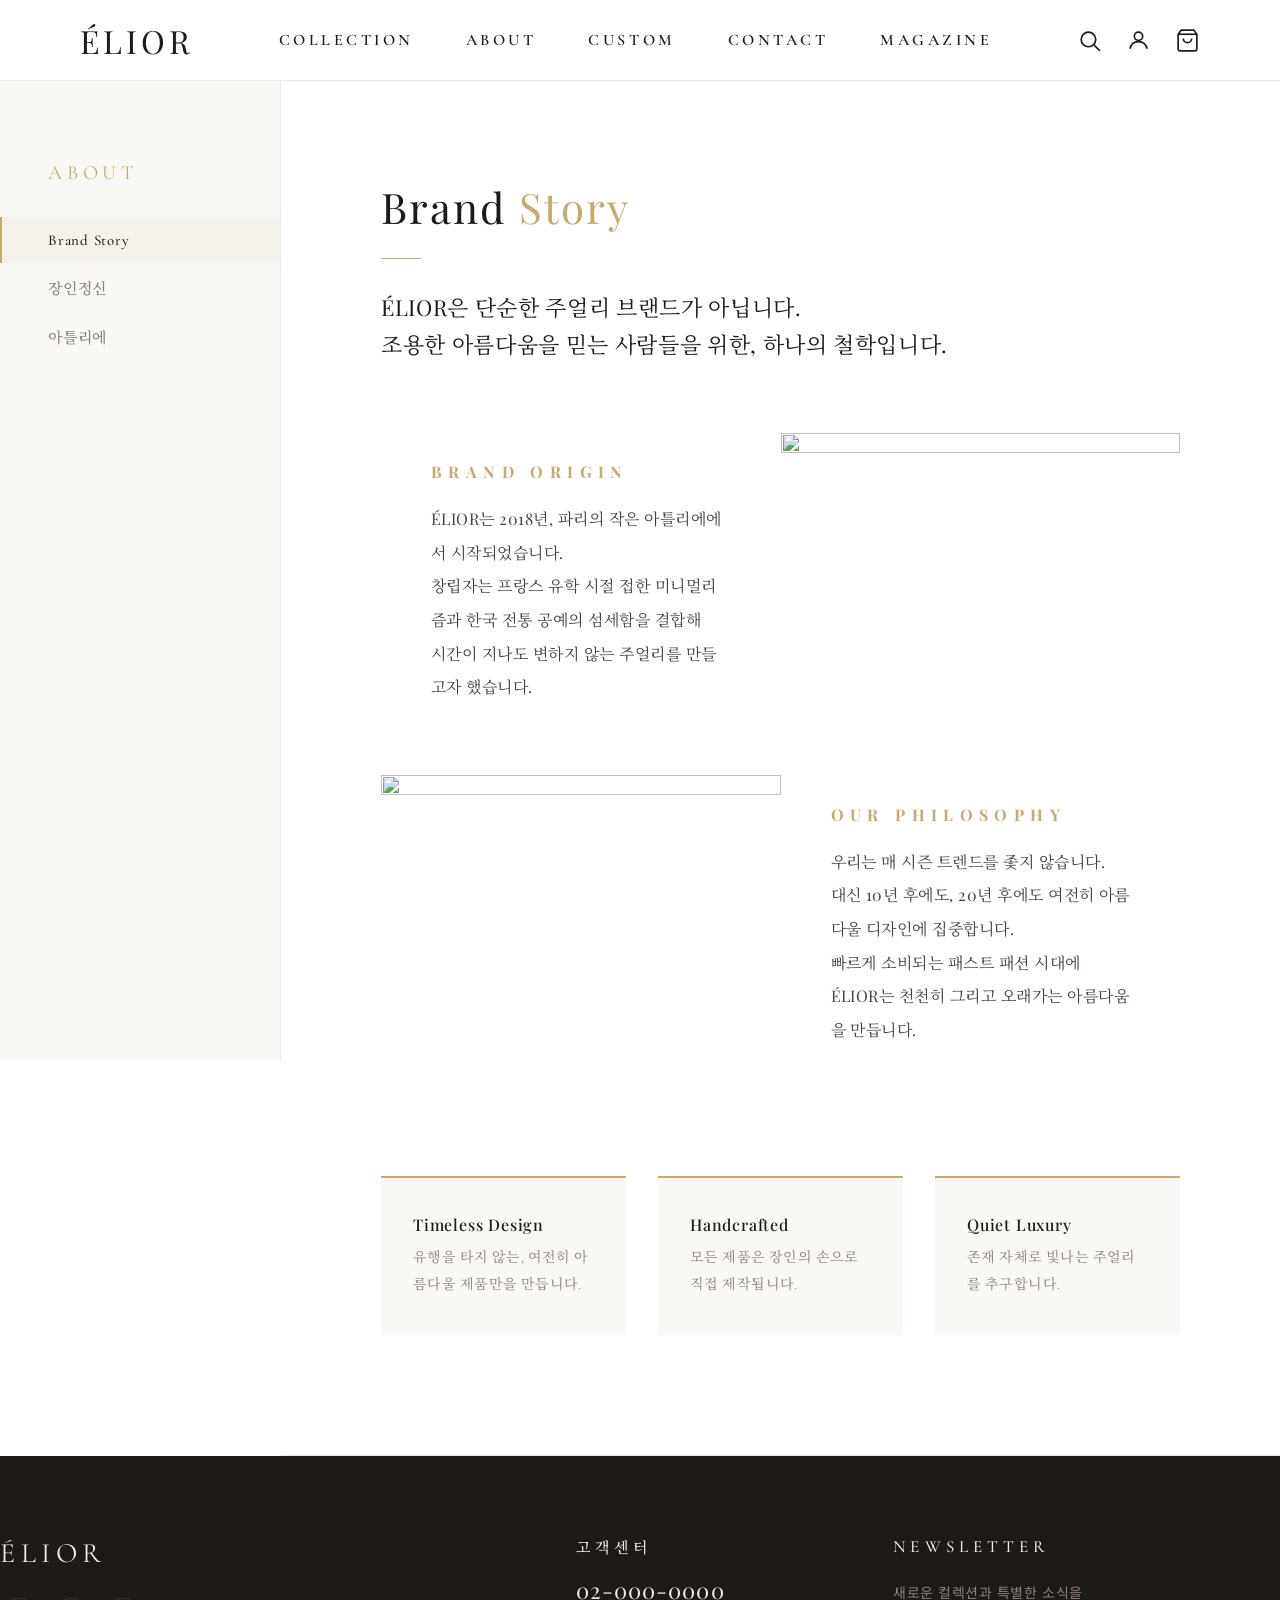
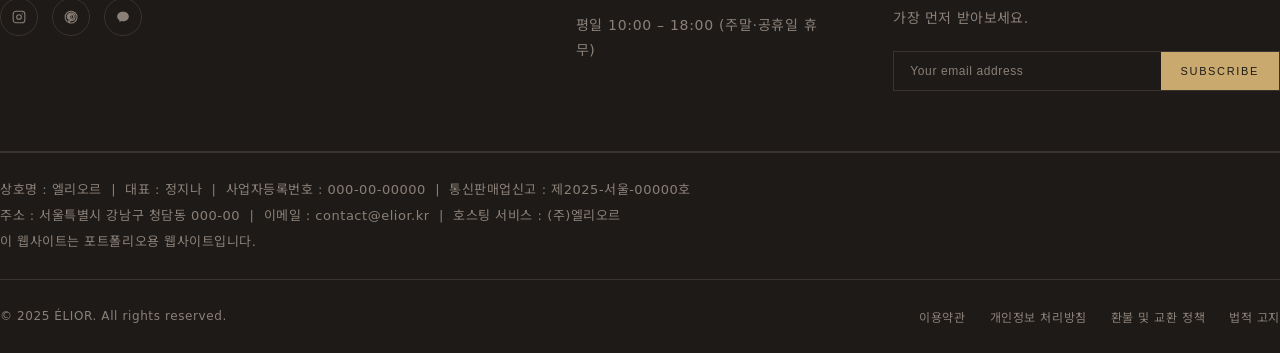
==== About.html @ 4fedeeb7 "Add files via upload" ====
<!DOCTYPE html>
<html lang="en">

<head>
    <meta charset="UTF-8">
    <meta name="viewport" content="width=device-width, initial-scale=1.0">
    <title>About</title>
    <link rel="stylesheet" href="css/all.min.css">
    <link rel="stylesheet" href="css/reset.css">
    <link rel="stylesheet" href="css/about.css">
</head>

<body>
    <div id="wrap">
        <header id="eliorHeader">
            <div class="inner_box">
                <h1 class="logo">
                    <a href="Main.html"><span>ÉLIOR</span></a>
                </h1>
                <ul class="gnb">
                    <li>
                        <a href="Collection.html">Collection</a>
                        <ul class="sub">
                            <li><a href="collection.html?cat=necklace">Necklace</a></li>
                            <li><a href="collection.html?cat=earring">Earring</a></li>
                            <li><a href="collection.html?cat=ring">Ring</a></li>
                            <li><a href="collection.html?cat=bracelet">Bracelet</a></li>
                            <li><a href="collection.html?cat=watch">Watch</a></li>
                            <li><a href="collection.html?cat=couple">Couple Sets</a></li>
                        </ul>
                    </li>
                    <li>
                        <a href="About.html">About</a>
                        <ul class="sub">
                            <li><a href="about.html?tab=brand">Brand Story</a></li>
                            <li><a href="about.html?tab=craft">장인정신</a></li>
                            <li><a href="about.html?tab=atelier">아틀리에</a></li>
                        </ul>
                    </li>
                    <li>
                        <a href="Custom.html">Custom</a>
                        <ul class="sub">
                            <li><a href="custom.html?tab=process">진행 방식</a></li>
                            <li><a href="custom.html?tab=request">커스텀 요청서</a></li>
                            <li><a href="custom.html?tab=option">커스텀 옵션</a></li>
                            <li><a href="custom.html?tab=size">사이즈 가이드</a></li>
                            <li><a href="custom.html?tab=case">커스텀 작업 사례</a></li>
                        </ul>
                    </li>
                    <li>
                        <a href="Contact.html">Contact</a>
                        <ul class="sub">
                            <li><a href="contact.html?tab=inquiry">상품 문의</a></li>
                            <li><a href="contact.html?tab=faq">자주 묻는 질문</a></li>
                            <li><a href="contact.html?tab=visit">방문 예약</a></li>
                        </ul>
                    </li>
                    <li>
                        <a href="Magazine.html">Magazine</a>
                    </li>
                </ul>
                <div class="util_nav">
                    <a href="#" aria-label="검색">
                        <svg width="16" height="16" viewBox="0 0 24 24" fill="none" stroke="currentColor"
                            stroke-width="1.6">
                            <circle cx="11" cy="11" r="7" />
                            <line x1="16.5" y1="16.5" x2="22" y2="22" />
                        </svg>
                    </a>
                    <a href="Mypage.html" aria-label="마이페이지">
                        <svg width="16" height="16" viewBox="0 0 24 24" fill="none" stroke="currentColor"
                            stroke-width="1.6">
                            <circle cx="12" cy="8" r="4" />
                            <path d="M4 20c0-4 3.6-7 8-7s8 3 8 7" />
                        </svg>
                    </a>
                    <a href="Cart.html" aria-label="장바구니">
                        <svg width="16" height="16" viewBox="0 0 24 24" fill="none" stroke="currentColor"
                            stroke-width="1.6">
                            <path d="M6 2L3 6v14a2 2 0 002 2h14a2 2 0 002-2V6l-3-4z" />
                            <line x1="3" y1="6" x2="21" y2="6" />
                            <path d="M16 10a4 4 0 01-8 0" />
                        </svg>
                    </a>
                </div>
            </div>
        </header>

        <div id="about_wrap">

            <!-- 사이드바 -->
            <aside id="about_sidebar">
                <span class="sidebar_label">About</span>
                <ul class="sidebar_nav">
                    <li>
                        <a href="#" class="active" data-tab="brand">
                            Brand Story
                        </a>
                    </li>
                    <li>
                        <a href="#" data-tab="craft">
                            장인정신
                        </a>
                    </li>
                    <li>
                        <a href="#" data-tab="atelier">
                            아틀리에
                        </a>
                    </li>
                </ul>
            </aside>

            <!-- 콘텐츠 -->
            <main id="about_content">

                <!-- Brand Story -->
                <section class="about_section active" id="tab_brand">
                    <div class="section_header">

                        <h2>Brand <em>Story</em></h2>
                        <div class="section_divider"></div>
                    </div>

                    <p class="brand_story_lead">
                        ÉLIOR은 단순한 주얼리 브랜드가 아닙니다.<br>
                        조용한 아름다움을 믿는 사람들을 위한, 하나의 철학입니다.
                    </p>

                    <div class="brand_story_body">
                        <div class="story_row">
                            <div class="story_text">
                                <h4 class="story_sub">Brand Origin</h4>
                                <p>ÉLIOR는 2018년, 파리의 작은 아틀리에에서 시작되었습니다. </p>
                                <p>창립자는 프랑스 유학 시절 접한 미니멀리즘과 한국 전통 공예의 섬세함을 결합해</p>
                                <p>시간이 지나도 변하지 않는 주얼리를 만들고자 했습니다.</p>
                            </div>
                            <div class="story_img">
                                <img src="img/브랜드1.jpg" alt="">
                            </div>
                        </div>
                        <div class="story_row reverse">
                            <div class="story_text">
                                <h4 class="story_sub">Our Philosophy</h4>
                                <p>우리는 매 시즌 트렌드를 좇지 않습니다. </p>
                                <p>대신 10년 후에도, 20년 후에도 여전히 아름다울 디자인에 집중합니다.</p>
                                <p>빠르게 소비되는 패스트 패션 시대에</p>
                                <p>ÉLIOR는 천천히 그리고 오래가는 아름다움을 만듭니다.</p>
                            </div>
                            <div class="story_img">
                                <img src="img/브랜드2.jpg" alt="">
                            </div>
                        </div>
                    </div>

                    <div class="brand_values">
                        <div class="value_item">
                            <h4>Timeless Design</h4>
                            <p>유행을 타지 않는, 여전히 아름다울 제품만을 만듭니다.</p>
                        </div>
                        <div class="value_item">
                            <h4>Handcrafted</h4>
                            <p>모든 제품은 장인의 손으로 직접 제작됩니다.</p>
                        </div>
                        <div class="value_item">
                            <h4>Quiet Luxury</h4>
                            <p>존재 자체로 빛나는 주얼리를 추구합니다.</p>
                        </div>
                    </div>
                </section>

                <!-- 장인정신 -->
                <section class="about_section" id="tab_craft">

                    <div class="craft_banner">
                        <div class="craft_banner_text">
                            <p class="craft_banner_sub">Our Promise</p>
                            <h3 class="craft_banner_title">장인들의 손끝에서 완성되는 아름다움</h3>
                            <p class="craft_banner_desc">프랑스·이탈리아의 현대적<br>
                                주얼리 기법을 접목해 각자의 분야에서 최고의 기술을 갈고닦아 왔습니다.<br><br>
                                금속 성형, 스톤 세팅, 마감 처리 — 각 공정마다<br>
                                전문 장인이 투입되며, 단 하나의 피스를 완성하기 위해<br>
                                여러 장인의 손길이 함께합니다.<br><br>
                                빠른 생산보다 완벽한 완성을 택하는 것,<br>
                                그것이 ÉLIOR 장인들이 지켜온 하나의 약속입니다.</p>
                        </div>
                        <div class="craft_banner_img">
                            <img src="img/장인4.jpg" alt="">
                        </div>
                    </div>

                    <div class="craft_visual">
                        <div class="craft_left">
                            <p class="craft_sub">ÉLIOR with Handcrafted</p>
                            <h3 class="craft_title">손끝에서<br>탄생하는<br>아름다움</h3>
                            <p class="craft_desc">
                                ÉLIOR의 모든 주얼리는 숙련된 장인의 손끝에서 탄생합니다.<br>
                                기계가 만들 수 없는 온기, 대량 생산이 담을 수 없는 정성.<br>
                                우리는 빠름 대신 바름을, 효율 대신 완성을 선택합니다.
                            </p>
                        </div>
                        <div class="craft_right">
                            <img src="img/장인1.jpg" alt="장인정신">
                        </div>
                    </div>

                    <div class="craft_visual3">
                        <div class="craft_v3_img">
                            <img src="img/장인3.jpg" alt="">
                        </div>
                        <div class="craft_v3_left">
                            <p class="craft_sub">Material & Source</p>
                            <h3 class="craft_title">엄선된 소재<br>검증된 <em>원산지</em></h3>
                            <p class="craft_desc">
                                ÉLIOR는 국내외 검증된 파트너사에서만<br>
                                소재를 공급받습니다. 14K · 18K 골드,<br>
                                스털링 실버, 천연 원석 — 모든 소재는<br>
                                원산지 인증서와 함께 엄격히 관리됩니다.
                            </p>
                        </div>
                    </div>

                    <div class="craft_visual2">
                        <div class="craft_v2_left">
                            <p class="craft_sub">Handcrafted</p>
                            <h3 class="craft_title">열두 번의 손길<br>단 하나의 <em>완성</em></h3>
                            <p class="craft_desc">
                                하나의 주얼리가 완성되기까지<br>
                                최소 열두 번의 손길을 거칩니다.<br>
                                그 과정에서 어떤 타협도 하지 않습니다.
                            </p>
                        </div>
                        <div class="craft_v2_img">
                            <img src="img/장인2.jpg" alt="">
                        </div>
                    </div>
                </section>

                <!-- 아틀리에 -->
                <section class="about_section" id="tab_atelier">
                    <div class="section_header">
                        <h2>Our <em>Atelier</em></h2>
                        <div class="section_divider"></div>
                    </div>

                    <div class="atelier_hero">
                        <img src="img/매장사진6.jpg" alt="">
                        <div class="atelier_hero_text">
                            <p>Seoul, Cheongdam — Since 2018</p>
                        </div>
                    </div>

                    <div class="atelier_grid">
                        <div class="atelier_grid_item">

                        </div>
                        <div class="atelier_grid_item">
                            <img src="img/매장사진3.jpg" alt="">
                        </div>
                        <div class="atelier_grid_item">
                            <img src="img/매장사진4.jpg" alt="">
                        </div>
                        <div class="atelier_grid_item">
                            <img src="img/매장사진5.jpg" alt="">
                        </div>
                    </div>
                </section>

            </main>
        </div>

        <!-- 푸터 -->
        <footer id="footer">
            <div class="inner_box">
                <div class="footer_top">

                    <!-- Brand -->
                    <div class="footer_brand">
                        <a href="Main.html" class="footer_logo">ÉLIOR</a>
                        <div class="footer_sns">
                            <a href="#" class="sns_btn" aria-label="Instagram">
                                <svg width="14" height="14" viewBox="0 0 24 24" fill="none" stroke="currentColor"
                                    stroke-width="1.8">
                                    <rect x="2" y="2" width="20" height="20" rx="5" ry="5" />
                                    <circle cx="12" cy="12" r="4" />
                                    <circle cx="17.5" cy="6.5" r="1" fill="currentColor" stroke="none" />
                                </svg>
                            </a>
                            <a href="#" class="sns_btn" aria-label="Pinterest">
                                <svg width="14" height="14" viewBox="0 0 24 24" fill="none" stroke="currentColor"
                                    stroke-width="1.8">
                                    <path
                                        d="M12 2C6.48 2 2 6.48 2 12c0 4.24 2.65 7.86 6.39 9.29-.09-.78-.17-1.99.04-2.85.18-.76 1.22-5.18 1.22-5.18s-.31-.63-.31-1.56c0-1.46.85-2.55 1.9-2.55.9 0 1.33.67 1.33 1.48 0 .9-.58 2.26-.87 3.52-.25 1.05.52 1.9 1.55 1.9 1.86 0 3.11-2.39 3.11-5.22 0-2.15-1.46-3.75-4.1-3.75-2.99 0-4.84 2.24-4.84 4.74 0 .86.25 1.47.65 1.94.18.21.2.3.14.54-.05.17-.15.59-.2.76-.07.25-.28.34-.5.25-1.39-.57-2.04-2.1-2.04-3.82 0-2.84 2.4-6.24 7.17-6.24 3.83 0 6.35 2.77 6.35 5.75 0 3.93-2.17 6.87-5.39 6.87-1.08 0-2.09-.58-2.44-1.24l-.66 2.52c-.24.92-.88 2.07-1.31 2.77.99.3 2.03.46 3.12.46 5.52 0 10-4.48 10-10S17.52 2 12 2z" />
                                </svg>
                            </a>
                            <a href="#" class="sns_btn" aria-label="KakaoTalk">
                                <svg width="14" height="14" viewBox="0 0 24 24" fill="currentColor" stroke="none">
                                    <path
                                        d="M12 3C6.48 3 2 6.58 2 11c0 2.84 1.74 5.33 4.37 6.81L5.5 21l3.78-2.14C10.22 19.27 11.1 19.4 12 19.4c5.52 0 10-3.58 10-8.4S17.52 3 12 3z" />
                                </svg>
                            </a>
                        </div>
                    </div>

                    <!-- 사업자 정보 -->
                    <div class="footer_info">
                        <h4>고객센터</h4>
                        <p class="footer_tel">02-000-0000</p>
                        <p class="footer_hours">평일 10:00 – 18:00 (주말·공휴일 휴무)</p>
                    </div>

                    <!-- Newsletter -->
                    <div class="footer_newsletter">
                        <h4>Newsletter</h4>
                        <p>새로운 컬렉션과 특별한 소식을<br>가장 먼저 받아보세요.</p>
                        <div class="newsletter_form">
                            <input type="email" placeholder="Your email address">
                            <button type="button">Subscribe</button>
                        </div>
                    </div>

                </div>

                <!-- 사업자 등록 정보 -->
                <div class="footer_biz">
                    <p>상호명 : 엘리오르 &nbsp;|&nbsp; 대표 : 정지나 &nbsp;|&nbsp; 사업자등록번호 : 000-00-00000 &nbsp;|&nbsp; 통신판매업신고 :
                        제2025-서울-00000호</p>
                    <p>주소 : 서울특별시 강남구 청담동 000-00 &nbsp;|&nbsp; 이메일 : contact@elior.kr &nbsp;|&nbsp; 호스팅 서비스 : (주)엘리오르
                    </p>
                    <p>이 웹사이트는 포트폴리오용 웹사이트입니다.</p>
                </div>

                <div class="footer_bottom">
                    <p class="copyright">© 2025 ÉLIOR. All rights reserved.</p>
                    <div class="footer_policy">
                        <a href="#">이용약관</a>
                        <a href="#">개인정보 처리방침</a>
                        <a href="#">환불 및 교환 정책</a>
                        <a href="#">법적 고지</a>
                    </div>
                </div>
            </div>
        </footer>
    </div>
    <script>
        // 사이드바 탭 전환
        const sideLinks = document.querySelectorAll('.sidebar_nav a');
        const sections = document.querySelectorAll('.about_section');

        function activateTab(tabId) {
            sideLinks.forEach(link => {
                link.classList.toggle('active', link.dataset.tab === tabId);
            });
            sections.forEach(sec => {
                sec.classList.toggle('active', sec.id === 'tab_' + tabId);
            });
        }

        sideLinks.forEach(link => {
            link.addEventListener('click', e => {
                e.preventDefault();
                activateTab(link.dataset.tab);
                window.scrollTo({ top: document.getElementById('about_wrap').offsetTop - 80, behavior: 'smooth' });
            });
        });

        //헤더 서브메뉴에서 올 때
        const params = new URLSearchParams(window.location.search);
        const tabParam = params.get('tab');
        if (tabParam) activateTab(tabParam);
    </script>
</body>

</html>
---- css/about.css ----
@charset "utf-8";

.inner_box {
    max-width: 1440px;
    margin: 0 auto;
    box-sizing: border-box;

}

/* header */
header {
    width: 100%;
    background: #fff;
    border-bottom: 1px solid #ede9e3;
    transition: background 0.4s ease, box-shadow 0.4s ease;
    position: relative;
    z-index: 100;
}

header .inner_box {
    max-width: 1440px;
    margin: 0 auto;
    padding: 0 80px;
    height: 80px;
    display: flex;
    align-items: center;
    justify-content: space-between;
    gap: 48px;
}

/* logo */
header .logo a {
    font-family: 'Playfair Display', 'Noto Serif KR', serif;
    font-size: 32px;
    font-weight: 400;
    letter-spacing: 4px;
    color: #1e1a17;
}

/* ── GNB ── */
header .gnb {
    display: flex;
    align-items: center;
    list-style: none;
    flex: 1;
    justify-content: center;
}

header .gnb>li {
    position: relative;
}

header .gnb .sub li a {
    font-weight: 500;
}

header .gnb>li>a {
    display: block;
    padding: 0 26px;
    height: 80px;
    line-height: 80px;
    font-family: 'Cormorant Garamond', 'Noto Serif KR', serif;
    font-size: 16px;
    font-weight: 600;
    letter-spacing: 0.22em;
    text-transform: uppercase;
    color: #1e1a17;
    position: relative;
    transition: color 0.25s;
    white-space: nowrap;
}

header .gnb>li>a::after {
    content: '';
    position: absolute;
    bottom: 20px;
    left: 26px;
    right: 26px;
    height: 1px;
    background: #c9a96e;
    transform: scaleX(0);
    transform-origin: left;
    transition: transform 0.3s ease;
}

header .gnb>li:hover>a {
    color: #c9a96e;
}

header .gnb>li:hover>a::after {
    transform: scaleX(1);
}

/* sub menu */
header .gnb .sub {
    position: absolute;
    top: 80px;
    left: 50%;
    transform: translateX(-50%) translateY(-6px);
    background: #fff;
    border: 1px solid #ede9e3;
    border-top: 2px solid #c9a96e;
    min-width: 180px;
    list-style: none;
    padding: 12px 0;
    opacity: 0;
    visibility: hidden;
    transition: opacity 0.25s ease, transform 0.25s ease;
    z-index: 200;
}

header .gnb>li:hover .sub {
    opacity: 1;
    visibility: visible;
    transform: translateX(-50%) translateY(0);
}

header .gnb .sub li a {
    display: block;
    padding: 10px 24px;
    font-family: 'Cormorant Garamond', 'Noto Serif KR', serif;
    font-size: 15px;
    font-weight: 600;
    letter-spacing: 0.08em;
    color: #1e1a17;
    text-decoration: none;
    transition: color 0.2s, padding-left 0.2s;
}

header .gnb .sub li a:hover {
    color: #c9a96e;
    padding-left: 30px;
}

/* util nav */
header .util_nav {
    display: flex;
    align-items: center;
    gap: 24px;
    flex-shrink: 0;
}

header .util_nav a {
    display: flex;
    align-items: center;
    color: #1e1a17;
    transition: color 0.25s;
    text-decoration: none;
}

header .util_nav a:hover {
    color: #c9a96e;
}

header .util_nav a svg {
    width: 25px;
    height: 25px;
}


/* ── 페이지 레이아웃 ── */
#about_wrap {
    display: flex;
    min-height: 100vh;
    background: #fff;
}

/* ── 사이드바 ── */
#about_sidebar {
    width: 280px;
    flex-shrink: 0;
    background: #FAF8F5;
    border-right: 1px solid #ede9e3;
    padding: 80px 0 80px;
    position: sticky;
    top: 80px;
    height: calc(100vh - 80px);
    overflow-y: auto;
}

.sidebar_label {
    font-family: 'Cormorant Garamond', serif;
    font-size: 20px;
    letter-spacing: 0.24em;
    text-transform: uppercase;
    color: #c9a96e;
    padding: 0 48px;
    margin-bottom: 32px;
    display: block;
}

.sidebar_nav {
    list-style: none;
    padding: 0;
    margin: 0;
}

.sidebar_nav li a {
    display: flex;
    align-items: center;
    gap: 12px;
    padding: 14px 48px;
    font-family: 'Cormorant Garamond', 'Noto Serif KR', serif;
    font-size: 15px;
    font-weight: 500;
    letter-spacing: 0.05em;
    color: #8a8078;
    text-decoration: none;
    position: relative;
    transition: color 0.25s, background 0.25s;
}

.sidebar_nav li a::before {
    content: '';
    position: absolute;
    left: 0;
    top: 0;
    bottom: 0;
    width: 2px;
    background: #c9a96e;
    transform: scaleY(0);
    transition: transform 0.25s ease;
}

.sidebar_nav li a:hover {
    color: #1e1a17;
    background: rgba(201, 169, 110, 0.06);
}

.sidebar_nav li a.active {
    color: #1e1a17;
    background: rgba(201, 169, 110, 0.08);
}

.sidebar_nav li a.active::before {
    transform: scaleY(1);
}

.sidebar_nav li a .nav_num {
    font-family: 'Cormorant Garamond', serif;
    font-size: 11px;
    color: #c9a96e;
    letter-spacing: 0.1em;
    flex-shrink: 0;
}

/* ── 콘텐츠 영역 ── */
#about_content {
    flex: 1;
    min-width: 0;
}

/* ── 각 섹션 ── */
.about_section {
    padding: 100px 100px 120px;
    border-bottom: 1px solid #ede9e3;
    display: none;
}

.about_section.active {
    display: block;
}

/* 섹션 헤더 */
.section_header {
    margin-bottom: 30px;
}

.section_header h2 {
    font-family: 'Playfair Display', 'Noto Serif KR', serif;
    font-size: 42px;
    font-weight: 400;
    color: #1e1a17;
    letter-spacing: 0.05em;
    line-height: 1.25;
    margin-bottom: 24px;
}

.section_header h2 em {
    font-weight: 300;
    color: #c9a96e;
}

.section_divider {
    width: 40px;
    height: 1px;
    background: #c9a96e;
}

/* ── Brand Story ── */
.brand_story_lead {
    font-family: 'Playfair Display', 'Noto Serif KR', serif;
    font-size: 22px;
    font-weight: 400;
    color: #1e1a17;
    line-height: 1.7;
    letter-spacing: 0.03em;
    margin-bottom: 48px;
}

.brand_story_body {
    display: flex;
    flex-direction: column;
    margin-bottom: 80px;
}

.story_row {
    display: grid;
    grid-template-columns: 1fr 1fr;
    align-items: center;
}

.story_row.reverse {
    direction: rtl;
}

.story_row.reverse>* {
    direction: ltr;
}

.story_img {
    overflow: hidden;
}

.story_img img {
    width: 100%;
    aspect-ratio: 4 / 3;
    object-fit: cover;
    display: block;
}

.story_sub {
    font-family: 'Playfair Display', 'Noto Serif KR', serif;
    font-size: 16px;
    letter-spacing: 0.4em;
    text-transform: uppercase;
    color: #c9a96e;
    margin-bottom: 20px;
}

.story_text {
    padding: 50px;
}

.story_text p {
    font-family: 'Playfair Display', 'Noto Serif KR', serif;
    font-size: 16px;
    font-weight: 400;
    line-height: 2.1;
    color: #4a4238;
    letter-spacing: 0.03em;
}

.brand_values {
    display: grid;
    grid-template-columns: repeat(3, 1fr);
    gap: 32px;
    margin-top: 60px;
}

.value_item {
    padding: 36px 32px;
    background: #FAF8F5;
    border-top: 2px solid #c9a96e;
}

.value_item .value_num {
    font-family: 'Cormorant Garamond', serif;
    font-size: 32px;
    font-weight: 300;
    color: #e0d0bc;
    display: block;
    margin-bottom: 12px;
    line-height: 1;
}

.value_item h4 {
    font-family: 'Playfair Display', 'Noto Serif KR', serif;
    font-size: 16px;
    font-weight: 500;
    color: #1e1a17;
    letter-spacing: 0.05em;
    margin-bottom: 10px;
}

.value_item p {
    font-family: 'Cormorant Garamond', 'Noto Serif KR', serif;
    font-size: 14px;
    color: #8a8078;
    line-height: 1.9;
    letter-spacing: 0.03em;
}

/* ── Craftsmanship ── */
#tab_craft {
    padding-top: 0;
}

.craft_intro {
    font-family: 'Cormorant Garamond', 'Noto Serif KR', serif;
    font-size: 17px;
    font-weight: 400;
    color: #4a4238;
    line-height: 2.1;
    letter-spacing: 0.04em;
    max-width: 720px;
    margin-bottom: 72px;
}

.craft_banner {
    display: grid;
    grid-template-columns: 1fr 1fr;
    margin: 0 -100px 90px;
    width: calc(100% + 200px);
    overflow: hidden;
    min-height: 480px;
}

.craft_banner_text {
    background: #FAF8F5;
    padding: 80px 80px;
    display: flex;
    flex-direction: column;
    justify-content: center;
    border-top: 2px solid #c9a96e;
}

.craft_banner_sub {
    font-family: 'Playfair Display', 'Noto Serif KR', serif;
    font-size: 16px;
    letter-spacing: 0.4em;
    text-transform: uppercase;
    color: #c9a96e;
    margin-bottom: 20px;
}

.craft_banner_title {
    font-family: 'Playfair Display', 'Noto Serif KR', serif;
    font-size: 32px;
    font-weight: 400;
    color: #1e1a17;
    line-height: 1.55;
    letter-spacing: 0.04em;
    margin-bottom: 24px;
}

.craft_banner_desc {
    font-family: 'Cormorant Garamond', 'Noto Serif KR', serif;
    font-size: 15px;
    font-weight: 300;
    color: #8a8078;
    line-height: 2;
    letter-spacing: 0.04em;
}

.craft_banner_img {
    overflow: hidden;
}

.craft_banner_img img {
    width: 100%;
    height: 100%;
    object-fit: cover;
    display: block;
}

.craft_visual {
    display: flex;
    height: 620px;
    margin: 0 -100px;
}

.craft_left {
    width: 45%;
    flex-shrink: 0;
    background: #080300;
    padding: 80px 72px;
    display: flex;
    flex-direction: column;
    justify-content: center;
    position: relative;
    z-index: 1;
}

.craft_left::after {
    content: '';
    position: absolute;
    top: 0;
    right: -120px;
    width: 120px;
    height: 100%;
    background: linear-gradient(to right, #080300 0%, transparent 100%);
    z-index: 2;
    pointer-events: none;
}

.craft_right {
    flex: 1;
    position: relative;
    overflow: hidden;
}

.craft_right img {
    width: 100%;
    height: 100%;
    object-fit: cover;
    display: block;
}

.craft_right::before {
    content: '';
    position: absolute;
    top: 0;
    left: 0;
    width: 160px;
    height: 100%;
    background: linear-gradient(to right, #080300 0%, transparent 100%);
    z-index: 1;
    pointer-events: none;
}

.craft_sub {
    font-family: 'Cormorant Garamond', serif;
    font-size: 14px;
    letter-spacing: 0.30em;
    text-transform: uppercase;
    color: #c9a96e;
    margin-bottom: 24px;
}

.craft_title {
    font-family: 'Playfair Display', 'Noto Serif KR', serif;
    font-size: 42px;
    font-weight: 400;
    color: #f0ebe4;
    line-height: 1.3;
    letter-spacing: 0.05em;
    margin-bottom: 36px;
}

.craft_desc {
    font-family: 'Playfair Display', 'Noto Serif KR', serif;
    font-size: 15px;
    font-weight: 500;
    color: #8a8078;
    line-height: 2.1;
    letter-spacing: 0.04em;
    margin-bottom: 20px;
}

.craft_desc:last-child {
    margin-bottom: 0;
}

.section_divider {
    background: #c9a96e;
}

.craft_visual2 {
    display: flex;
    height: 620px;
    margin: 0 -100px;
    width: calc(100% + 200px);
    overflow: hidden;
}

.craft_v2_left {
    width: 45%;
    flex-shrink: 0;
    background: #080300;
    padding: 80px 72px;
    display: flex;
    flex-direction: column;
    justify-content: center;
    position: relative;
    z-index: 1;
}

.craft_v2_left::after {
    content: '';
    position: absolute;
    top: 0;
    right: -120px;
    width: 120px;
    height: 100%;
    background: linear-gradient(to right, #080300, transparent);
    z-index: 2;
    pointer-events: none;
}

.craft_v2_img {
    flex: 1;
    position: relative;
    overflow: hidden;
}

.craft_v2_img img {
    width: 100%;
    height: 100%;
    object-fit: cover;
    display: block;
}

.craft_v2_img::before {
    content: '';
    position: absolute;
    inset: 0;
    left: 0;
    width: 160px;
    height: 100%;
    background: linear-gradient(to right, #080300, transparent);
    z-index: 1;
    pointer-events: none;
}

/* ── craft_visual3 ── */
.craft_visual3 {
    display: flex;
    height: 620px;
    margin: 0 -100px;
    width: calc(100% + 200px);
    overflow: hidden;
}

.craft_v3_img {
    flex: 1.3;
    position: relative;
    overflow: hidden;
}

.craft_v3_img img {
    width: 100%;
    height: 100%;
    object-fit: cover;
    display: block;
}

.craft_v3_img::after {
    content: '';
    position: absolute;
    top: 0;
    right: 0;
    width: 160px;
    height: 100%;
    background: linear-gradient(to right, transparent, #7a5b3b);
    z-index: 1;
    pointer-events: none;
}

.craft_v3_left {
    width: 40%;
    flex-shrink: 0;
    background: #7a5b3b;
    padding: 80px 72px;
    display: flex;
    flex-direction: column;
    justify-content: center;
    position: relative;
    z-index: 1;
    text-align: right;
}

.craft_v3_left .craft_desc {
    color: #1e1a17;
}

.craft_v3_left::before {
    content: '';
    position: absolute;
    top: 0;
    left: -120px;
    width: 120px;
    height: 100%;
    background: linear-gradient(to right, transparent, #7a5b3b);
    z-index: 2;
    pointer-events: none;
}

/* ── Atelier ── */
.atelier_hero {
    width: 100%;
    background: #e8ddd4;
    overflow: hidden;
    margin-bottom: 72px;
    position: relative;
}

.atelier_hero::after {
    content: '';
    position: absolute;
    inset: 0;
    background: linear-gradient(to top,
            rgba(20, 15, 10, 0.65) 0%,
            rgba(20, 15, 10, 0.1) 50%,
            transparent 100%);
}

.atelier_hero img {
    width: 100%;
    height: 100%;
    object-fit: cover;
}

.atelier_hero_text {
    position: absolute;
    bottom: 40px;
    left: 48px;
    z-index: 1;
}

.atelier_hero_text p {
    font-family: 'Cormorant Garamond', serif;
    font-size: 13px;
    letter-spacing: 0.3em;
    text-transform: uppercase;
    color: #fff;
}

.atelier_grid {
    display: grid;
    grid-template-columns: repeat(3, 1fr);
    gap: 16px;
}

.atelier_grid_item {
    aspect-ratio: 4 / 3;
    background: #e8ddd4;
    overflow: hidden;
}

.atelier_grid_item:first-child {
    grid-row: 4 / 3;
    aspect-ratio: unset;
}

.atelier_grid_item img {
    width: 100%;
    height: 100%;
    object-fit: cover;
    transition: transform 0.6s ease;
}

.atelier_grid_item:hover img {
    transform: scale(1.04);
}

/* 플레이스홀더 */
.ph {
    width: 100%;
    height: 100%;
}

/* ── 푸터 ── */
#footer {
    background-color: #1e1a17;
    color: #c8bfb5;
    padding: 80px 0 0;
}

.footer_brand .footer_logo {
    font-family: 'Cormorant Garamond', 'Georgia', serif;
    font-size: 28px;
    font-weight: 400;
    color: #f0ebe4;
    letter-spacing: 0.2em;
    text-decoration: none;
    display: block;
    margin-bottom: 20px;
}

.footer_sns {
    display: flex;
    gap: 14px;
    margin-top: 28px;
}

.sns_btn {
    width: 36px;
    height: 36px;
    border: 1px solid #3a3330;
    border-radius: 50%;
    display: flex;
    align-items: center;
    justify-content: center;
    color: #8a8078;
    font-size: 14px;
    text-decoration: none;
    transition: border-color 0.3s, color 0.3s, background 0.3s;
}

.sns_btn:hover {
    border-color: #c9a96e;
    color: #c9a96e;
    background: rgba(201, 169, 110, 0.1);
}

.footer_newsletter h4 {
    font-family: 'Cormorant Garamond', 'Georgia', serif;
    font-size: 17px;
    font-weight: 500;
    letter-spacing: 0.30em;
    text-transform: uppercase;
    color: #f0ebe4;
    margin-bottom: 24px;
}

.footer_newsletter p {
    font-size: 14px;
    color: #8a8078;
    line-height: 1.8;
    margin-bottom: 20px;
    letter-spacing: 0.03em;
}

.newsletter_form {
    display: flex;
    border: 1px solid #3a3330;
    overflow: hidden;
    transition: border-color 0.3s;
}

.newsletter_form:focus-within {
    border-color: #c9a96e;
}

.newsletter_form input {
    flex: 1;
    background: transparent;
    border: none;
    outline: none;
    padding: 12px 16px;
    font-size: 12px;
    color: #c8bfb5;
    letter-spacing: 0.05em;
}

.newsletter_form input::placeholder {
    color: #8a8078;
}

.newsletter_form button {
    background: #c9a96e;
    border: none;
    padding: 12px 20px;
    color: #1e1a17;
    font-size: 11px;
    letter-spacing: 0.15em;
    text-transform: uppercase;
    cursor: pointer;
    transition: background 0.3s;
    white-space: nowrap;
}

.newsletter_form button:hover {
    background: #c9a96e;
}

.footer_bottom {
    display: flex;
    align-items: center;
    justify-content: space-between;
    padding: 28px 0;
}

.footer_bottom .copyright {
    font-size: 12px;
    color: #8a8078;
    letter-spacing: 0.05em;
}

.footer_bottom .footer_policy {
    display: flex;
    gap: 24px;
}

.footer_bottom .footer_policy a {
    font-size: 12px;
    color: #8a8078;
    text-decoration: none;
    letter-spacing: 0.05em;
    transition: color 0.3s;
}

.footer_bottom .footer_policy a:hover {
    color: #c9a96e;
}

.footer_top {
    display: grid;
    grid-template-columns: 2fr 1fr 1.5fr;
    gap: 60px;
    padding-bottom: 60px;
    border-bottom: 1px solid #3a3330;
}

/* 고객센터 */
.footer_info h4 {
    font-family: 'Cormorant Garamond', 'Noto Serif KR', serif;
    font-size: 15px;
    font-weight: 500;
    letter-spacing: 0.35em;
    text-transform: uppercase;
    color: #f0ebe4;
    margin-bottom: 18px;
}

.footer_tel {
    font-family: 'Playfair Display', serif;
    font-size: 22px;
    font-weight: 400;
    color: #f0ebe4;
    letter-spacing: 0.05em;
    margin-bottom: 8px;
}

.footer_hours {
    font-size: 14px;
    color: #8a8078;
    letter-spacing: 0.05em;
    margin-bottom: 20px;
    line-height: 1.8;
}

.footer_kakao:hover {
    opacity: 0.7;
}

/* 사업자 정보 */
.footer_biz {
    padding: 24px 0;
    border-top: 1px solid #3a3330;
    border-bottom: 1px solid #3a3330;
    margin-bottom: 0;
}

.footer_biz p {
    font-size: 13px;
    color: #8a8078;
    letter-spacing: 0.04em;
    line-height: 2;
}


.mag_card.featured {
    grid-column: 1 / 3;
}

/* 필터링 후 display none 처리 */
.mag_card[style*="display: none"] {
    grid-column: unset;
}
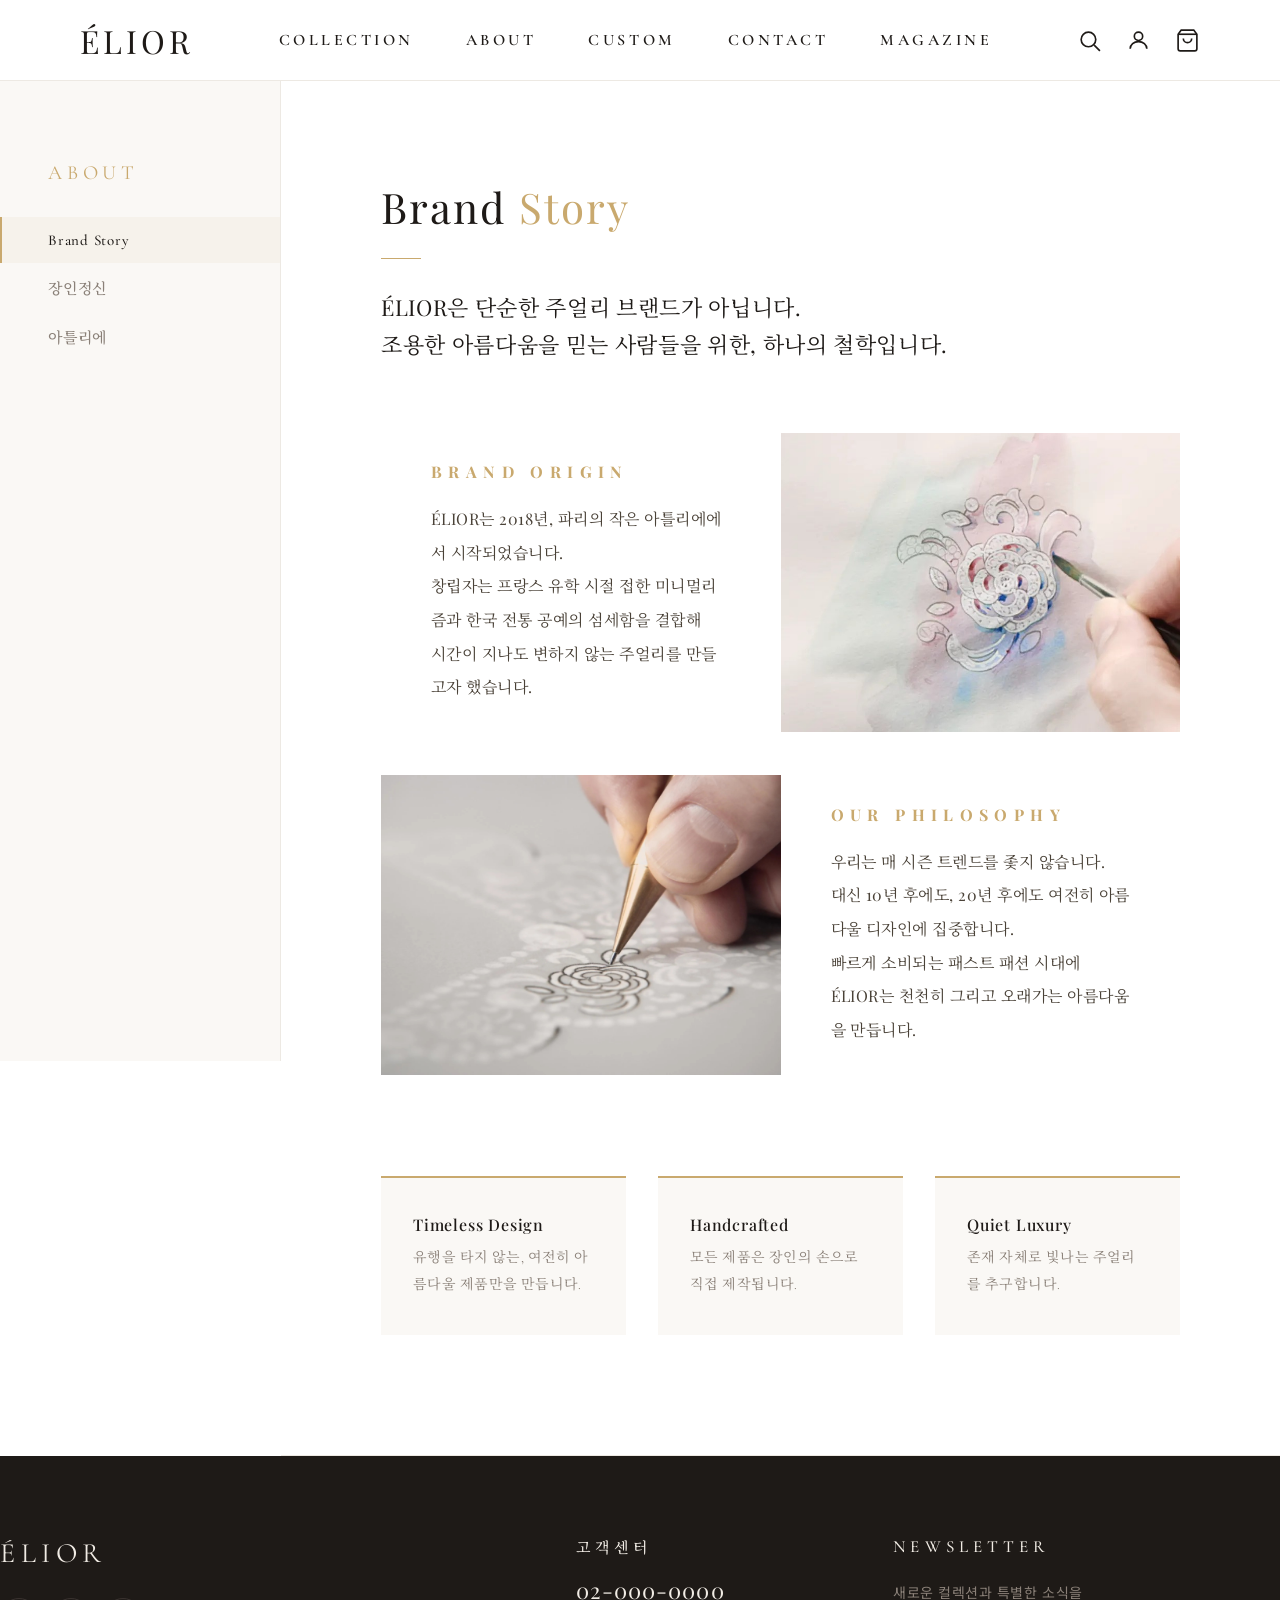
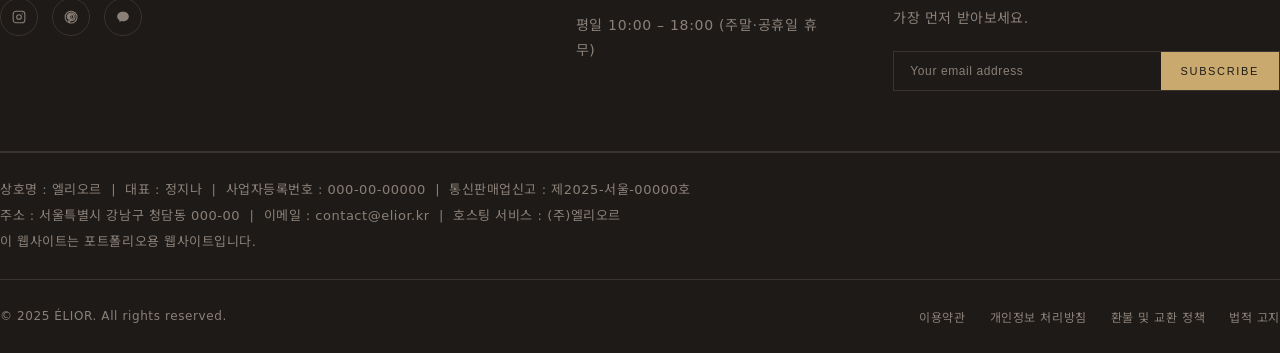
==== commit 1b8e88ba: "Add files via upload" ====
--- a/About.html
+++ b/About.html
@@ -14,8 +14,13 @@
     <div id="wrap">
         <header id="eliorHeader">
             <div class="inner_box">
+                <button class="hamburger" id="hamburger" aria-label="메뉴">
+                    <span></span>
+                    <span></span>
+                    <span></span>
+                </button>
                 <h1 class="logo">
-                    <a href="Main.html"><span>ÉLIOR</span></a>
+                    <a href="index.html"><span>ÉLIOR</span></a>
                 </h1>
                 <ul class="gnb">
                     <li>
@@ -59,6 +64,7 @@
                         <a href="Magazine.html">Magazine</a>
                     </li>
                 </ul>
+                
                 <div class="util_nav">
                     <a href="#" aria-label="검색">
                         <svg width="16" height="16" viewBox="0 0 24 24" fill="none" stroke="currentColor"
@@ -275,7 +281,7 @@
 
                     <!-- Brand -->
                     <div class="footer_brand">
-                        <a href="Main.html" class="footer_logo">ÉLIOR</a>
+                        <a href="index.html" class="footer_logo">ÉLIOR</a>
                         <div class="footer_sns">
                             <a href="#" class="sns_btn" aria-label="Instagram">
                                 <svg width="14" height="14" viewBox="0 0 24 24" fill="none" stroke="currentColor"
@@ -367,6 +373,31 @@
         const params = new URLSearchParams(window.location.search);
         const tabParam = params.get('tab');
         if (tabParam) activateTab(tabParam);
+
+        // 햄버거 메뉴
+        const hamburger = document.getElementById('hamburger');
+        const gnb = document.querySelector('.gnb');
+
+        if (hamburger && gnb) {
+            hamburger.addEventListener('click', () => {
+                hamburger.classList.toggle('open');
+                gnb.classList.toggle('open');
+                document.body.style.overflow = gnb.classList.contains('open') ? 'hidden' : '';
+            });
+
+            // 서브메뉴 토글
+            gnb.querySelectorAll('li > a').forEach(link => {
+                link.addEventListener('click', (e) => {
+                    if (window.innerWidth <= 430) {
+                        const sub = link.nextElementSibling;
+                        if (sub && sub.classList.contains('sub')) {
+                            e.preventDefault();
+                            link.parentElement.classList.toggle('sub_open');
+                        }
+                    }
+                });
+            });
+        }
     </script>
 </body>
 
--- a/css/about.css
+++ b/css/about.css
@@ -38,6 +38,15 @@
 }
 
 /* ── GNB ── */
+
+.hamburger {
+    display: none;
+}
+
+.gnb_close {
+    display: none;
+}
+
 header .gnb {
     display: flex;
     align-items: center;
@@ -945,7 +954,632 @@
     grid-column: 1 / 3;
 }
 
-/* 필터링 후 display none 처리 */
 .mag_card[style*="display: none"] {
     grid-column: unset;
+}
+
+
+
+
+
+
+
+
+
+
+
+/* ── 태블릿 (1024px 이하) ── */
+@media (max-width: 1024px) {
+
+    .inner_box {
+        padding: 0 40px;
+    }
+
+    /* ── 헤더 ── */
+    header .inner_box {
+        padding: 0 40px;
+        height: 70px;
+    }
+
+    header .logo a {
+        font-size: 26px;
+    }
+
+    header .gnb>li>a {
+        padding: 0 16px;
+        font-size: 13px;
+        height: 70px;
+        line-height: 70px;
+    }
+
+    header .gnb>li>a::after {
+        bottom: 16px;
+        left: 16px;
+        right: 16px;
+    }
+
+    header .gnb .sub {
+        top: 70px;
+    }
+
+    header .util_nav {
+        gap: 16px;
+    }
+
+    header .util_nav a svg {
+        width: 20px;
+        height: 20px;
+    }
+
+    /* ── 공지 배너 ── */
+    #notice_bar {
+        padding: 10px 40px;
+    }
+
+    #notice_bar p {
+        font-size: 12px;
+    }
+
+    /* ── 푸터 ── */
+    .footer_top {
+        grid-template-columns: 1fr 1fr;
+        gap: 40px;
+        padding-bottom: 40px;
+    }
+
+    .footer_brand {
+        grid-column: 1 / 3;
+    }
+
+    .footer_biz p {
+        font-size: 12px;
+    }
+
+    .footer_bottom {
+        flex-direction: column;
+        gap: 12px;
+        text-align: center;
+    }
+
+    .footer_bottom .footer_policy {
+        flex-wrap: wrap;
+        justify-content: center;
+        gap: 16px;
+    }
+
+    /* 사이드바 */
+    #about_sidebar {
+        width: 200px;
+        padding: 48px 0;
+    }
+
+    .sidebar_label {
+        padding: 0 28px;
+    }
+
+    .sidebar_nav li a {
+        padding: 12px 28px;
+        font-size: 16px;
+    }
+
+    /* 콘텐츠 */
+    .about_section {
+        padding: 60px 48px 80px;
+    }
+
+    /* Brand Story */
+    .brand_story_lead {
+        font-size: 18px;
+    }
+
+    .brand_values {
+        grid-template-columns: 1fr 1fr;
+        gap: 16px;
+    }
+
+    /* 장인정신 */
+    .craft_visual,
+    .craft_visual2,
+    .craft_visual3 {
+        display: none;
+    }
+
+    .craft_banner {
+        grid-template-columns: 1fr;
+        height: auto;
+        margin: 60px -48px 0;
+        width: calc(100% + 96px);
+    }
+
+    .craft_banner_text { padding: 48px 60px; }
+
+    .craft_banner_img {
+
+        overflow: hidden;
+    }
+
+    .craft_banner_img img {
+        width: 100%;
+        height: 100%;
+        object-fit: cover;
+    }
+
+    .story_text{
+        padding: 10px;
+    }
+    .story_text p{
+        font-size: 14px;
+    }
+    .story_img img {
+        margin-bottom: 20px;
+    }
+    .story_row{
+        display: block;
+    }
+    /* 아틀리에 */
+    .atelier_intro {
+        gap: 48px;
+    }
+
+    .atelier_grid {
+        grid-template-columns: repeat(3, 1fr);
+    }
+}
+
+
+
+
+
+
+
+
+
+
+
+
+
+
+
+
+
+@media (max-width: 430px) {
+
+    .inner_box {
+        padding: 0 20px;
+    }
+
+    /* ── 헤더 ── */
+    header .inner_box {
+    display: grid;
+    grid-template-columns: 1fr auto 1fr;
+    align-items: center;
+    justify-content: unset;
+  }
+header .logo {
+    justify-self: center;
+    text-align: center;
+  }
+  header .logo a {
+    font-size: 22px;
+    letter-spacing: 3px;
+  }
+
+  /* GNB 숨기고 햄버거로 교체 */
+  header .gnb {
+    display: none;
+    position: fixed;
+    top: 0;
+    left: 0;
+    width: 100%;
+    height: 100vh;
+    background: #fff;
+    flex-direction: column;
+    align-items: flex-start;
+    justify-content:flex-start;
+    padding: 100px 40px 40px;
+    gap: 0;
+    z-index: 999;
+    overflow-y: auto;
+    -webkit-overflow-scrolling: touch;
+  }
+
+  header .gnb.open {
+    display: flex;
+    height: 820px;
+  }
+
+  header .gnb>li>a {
+    height: auto;
+    line-height: 1;
+    padding: 18px 0;
+    font-size: 22px;
+    letter-spacing: 0.15em;
+    border-bottom: 1px solid #ede9e3;
+    width: 100%;
+  }
+
+  header .gnb>li>a::after {
+    display: none;
+  }
+
+  .mv_arrow {
+    display: none;
+  }
+
+
+  /* 서브메뉴 */
+  header .gnb .sub {
+    position: static;
+    border: none;
+    padding: 0 0 0 16px;
+    min-width: unset;
+    visibility: visible;
+    max-height: 0;
+    overflow: hidden;
+    opacity: 0;
+    transform: translateX(-24px);
+    transition: max-height 0.35s ease, transform 0.35s ease, opacity 0.3s ease;
+  }
+
+  header .gnb>li.sub_open .sub {
+    opacity: 1;
+    transform: translateX(0);
+    padding: 8px 0 8px 0;
+    max-height: 400px;
+  }
+
+  header .gnb .sub li a {
+    font-size: 16px;
+    padding: 8px 0;
+    color: #8a8078;
+  }
+
+  header .gnb .sub li a:hover {
+    padding-left: 8px;
+  }
+
+  /* 유틸 */
+  header .util_nav {
+    justify-self: end;
+  }
+
+  header .util_nav a svg {
+    width: 20px;
+    height: 20px;
+  }
+
+  /* 햄버거 버튼 */
+  .hamburger {
+    display: flex;
+    flex-direction: column;
+    gap: 5px;
+    cursor: pointer;
+    padding: 4px;
+    background: none;
+    border: none;
+    z-index: 1000;
+    justify-self: start;
+  }
+
+  .hamburger span {
+    display: block;
+    width: 22px;
+    height: 1.5px;
+    background: #1e1a17;
+    transition: all 0.3s ease;
+  }
+
+  .hamburger.open span:nth-child(1) {
+    transform: translateY(6.5px) rotate(45deg);
+  }
+
+  .hamburger.open span:nth-child(2) {
+    opacity: 0;
+  }
+
+  .hamburger.open span:nth-child(3) {
+    transform: translateY(-6.5px) rotate(-45deg);
+  }
+    /* 닫기 버튼 영역 */
+    .gnb_close {
+        display: block;
+        position: absolute;
+        top: 20px;
+        right: 20px;
+        background: none;
+        border: none;
+        font-size: 24px;
+        color: #1e1a17;
+        cursor: pointer;
+    }
+
+    /* ── 공지 배너 ── */
+    #notice_bar {
+        padding: 10px 16px;
+    }
+
+    #notice_bar p {
+        font-size: 11px;
+        letter-spacing: 0.05em;
+    }
+
+    #notice_bar p span {
+        display: block;
+        margin: 2px 0 0;
+    }
+
+    /* ── 푸터 ── */
+    #footer {
+    padding-top: 40px;
+  }
+  .footer_top {
+    grid-template-columns: 1fr;
+    gap: 40px;
+    padding: 40px 20px 40px;
+    text-align: center;
+  }
+
+  .footer_brand {
+    grid-column: 1;
+    display: flex;
+    flex-direction: column;
+    align-items: center;
+  }
+
+  .footer_sns {
+    justify-content: center;
+  }
+
+  .footer_brand p {
+    max-width: 100%;
+  }
+
+  .footer_bottom {
+    flex-direction: column;
+    gap: 16px;
+    text-align: center;
+    padding: 20px 0;
+  }
+
+  .footer_info,
+  .footer_newsletter {
+    grid-column: 1;
+    width: 100%;
+  }
+
+  .footer_hours {
+    max-width: 240px;
+    margin: 0 auto;
+  }
+
+  .newsletter_form {
+    max-width: 320px;
+    margin: 0 auto;
+  }
+
+  .footer_bottom .footer_policy {
+    flex-wrap: wrap;
+    justify-content: center;
+    gap: 12px;
+  }
+
+  .footer_biz p {
+    font-size: 11px;
+    line-height: 1.8;
+    word-break: keep-all;
+  }
+
+    /* 레이아웃 */
+    #about_wrap {
+        flex-direction: column;
+    }
+
+    #about_sidebar {
+        width: 100%;
+        height: auto;
+        position: static;
+        border-right: none;
+        border-bottom: 1px solid #ede9e3;
+        padding: 20px 0 0;
+    }
+
+    .sidebar_label {
+        padding: 0 35px;
+        font-size: 20px;
+        margin-bottom: 8px;
+    }
+
+    .sidebar_nav {
+        display: flex;
+        overflow-x: auto;
+        scrollbar-width: none;
+        padding: 0 20px;
+    }
+
+    .sidebar_nav::-webkit-scrollbar {
+        display: none;
+    }
+
+    .sidebar_nav li a {
+        padding: 12px 16px;
+        white-space: nowrap;
+        font-size: 14px;
+        border-bottom: 2px solid transparent;
+        gap: 0;
+    }
+
+   
+
+
+    /* 콘텐츠 */
+    .about_section {
+        padding: 32px 20px 60px;
+    }
+
+    .section_num {
+        font-size: 10px;
+    }
+
+    .section_header h2 {
+        font-size: 28px;
+    }
+
+    /* Brand Story */
+    .brand_story_lead {
+        font-size: 16px;
+        padding-left: 20px;
+        margin-bottom: 32px;
+    }
+
+    .brand_story_body {
+        gap: 48px;
+        margin-bottom: 48px;
+    }
+
+    .story_row {
+        grid-template-columns: 1fr;
+        gap: 20px;
+    }
+
+    .story_row.reverse {
+        direction: ltr;
+    }
+
+    .brand_values {
+        grid-template-columns: 1fr;
+        gap: 12px;
+        margin-top: 32px;
+    }
+
+    .value_item {
+        padding: 24px 20px;
+    }
+
+    .value_item .value_num {
+        font-size: 24px;
+    }
+
+    .value_item h4 {
+        font-size: 14px;
+    }
+
+    .value_item p {
+        font-size: 13px;
+    }
+
+    /* 장인정신 */
+    #tab_craft {
+        padding-top: 0;
+    }
+
+    .craft_visual,
+    .craft_visual2,
+    .craft_visual3 {
+        flex-direction: column;
+        height: auto;
+        margin: 0 -20px;
+        width: calc(100% + 40px);
+    }
+
+    .craft_v2_left,
+    .craft_v3_left {
+        width: 100%;
+        padding: 40px 28px;
+    }
+
+    .craft_v2_left::after,
+    .craft_v3_left::before,
+    .craft_v3_left::after,
+    .craft_v2_img::before,
+    .craft_v3_img::after {
+        display: none;
+    }
+
+    .craft_v2_img,
+    .craft_v3_img {
+        flex: unset;
+        width: 100%;
+        height: 280px;
+    }
+
+    .craft_title {
+        font-size: 28px;
+    }
+
+    .craft_desc {
+        font-size: 13px;
+    }
+
+    .craft_banner {
+        grid-template-columns: 1fr;
+        height: auto;
+        margin: 40px -20px 0;
+        width: calc(100% + 40px);
+        min-height: auto;
+    }
+
+    .craft_banner_text {
+        padding: 40px 28px;
+    }
+
+    .craft_banner_img {
+        margin-bottom: 30px;
+    }
+
+    .craft_banner_img img {
+        width: 100%;
+        height: 100%;
+        object-fit: cover;
+    }
+
+    .craft_banner_title {
+        font-size: 20px;
+    }
+
+    .craft_banner_desc {
+        font-size: 13px;
+    }
+    .craft_visual{
+        display: none;
+    }
+    .craft_visual2{
+        display: none;
+    }
+    .craft_visual3{
+        display: none;
+    }
+
+    /* 아틀리에 */
+    .atelier_hero {
+        aspect-ratio: 16 / 9;
+        margin-bottom: 140px;
+    }
+
+    .atelier_hero_text {
+        left: 20px;
+        bottom: 20px;
+    }
+
+    .atelier_intro {
+        grid-template-columns: 1fr;
+        gap: 24px;
+        margin-bottom: 40px;
+    }
+
+    .atelier_intro h3 {
+        font-size: 22px;
+    }
+
+    .atelier_intro p {
+        font-size: 13px;
+    }
+
+    .atelier_grid {
+        grid-template-columns: repeat(2, 1fr);
+        gap: 8px;
+    }
+     .atelier_grid_item:first-child {
+    grid-column: 1 / 3;  
+    aspect-ratio: 16 / 9; 
+  }
 }
